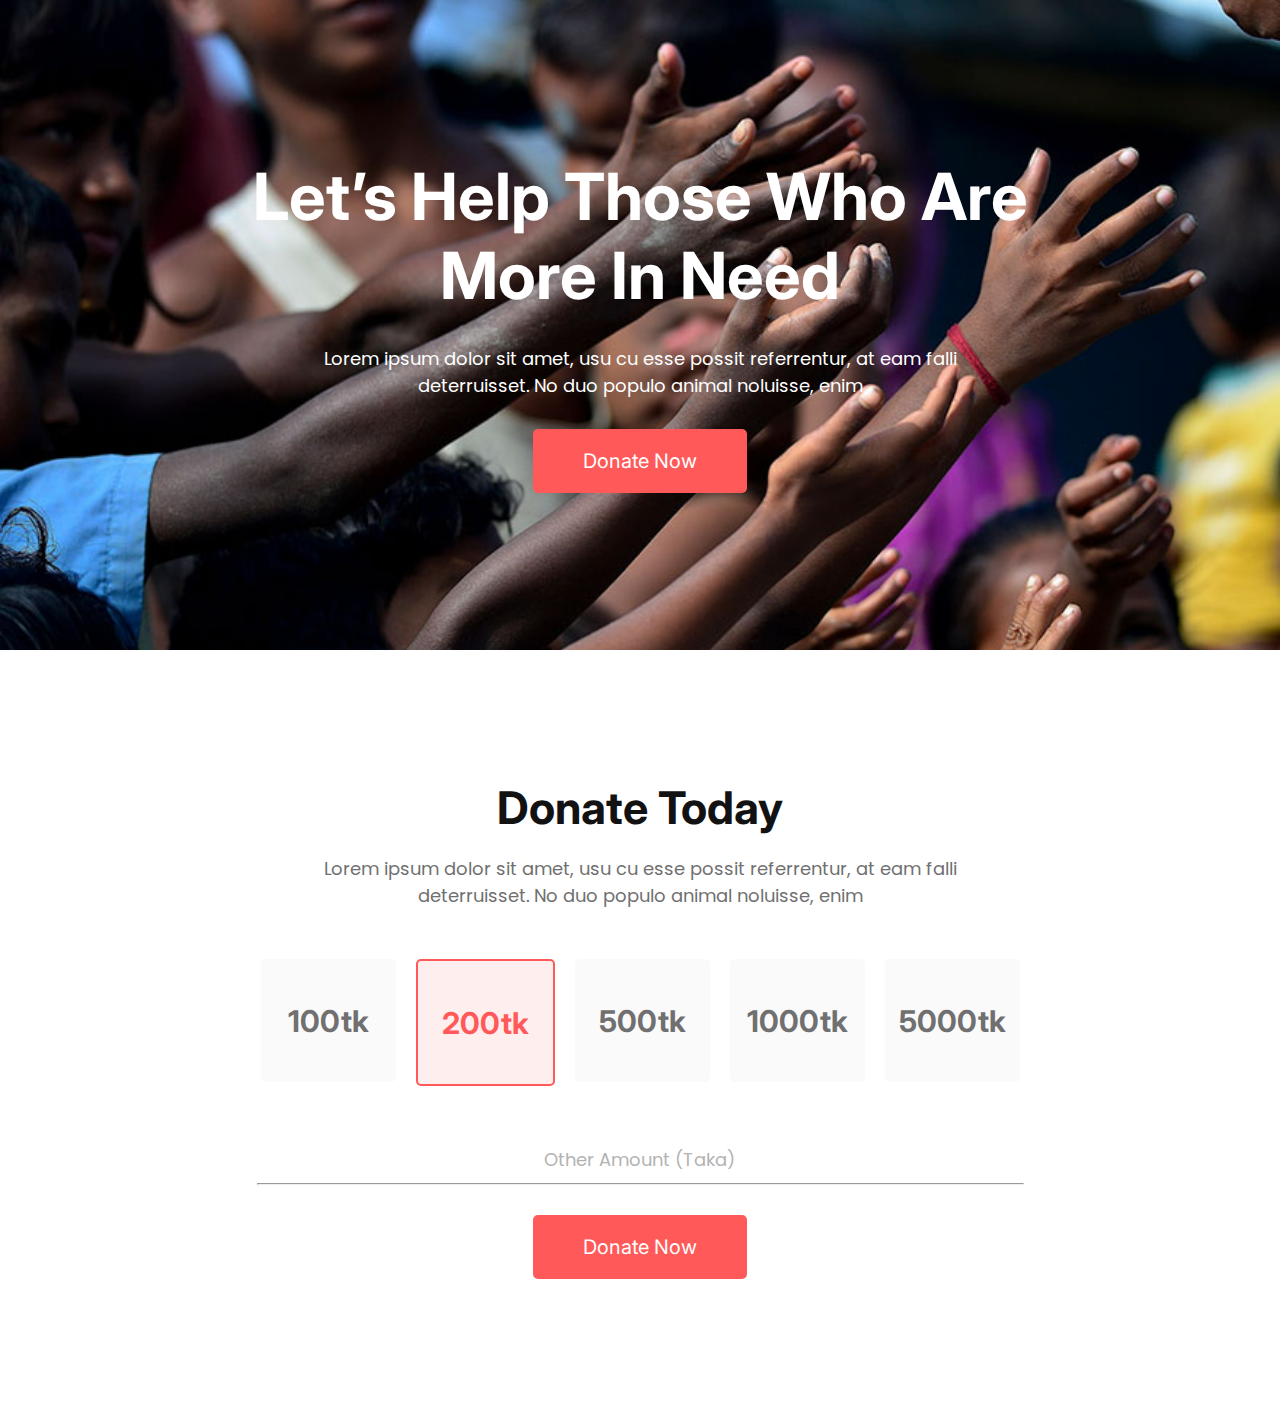
==== index.html @ 9b0e7322 "section 1 and 2 complete" ====
<!DOCTYPE html>
<html lang="en">
<head>
    <meta charset="UTF-8">
    <meta name="viewport" content="width=device-width, initial-scale=1.0">
    <title>Donate Today</title>
    <link rel="stylesheet" href="style.css">
    <link rel="preconnect" href="https://fonts.googleapis.com">
    <link rel="preconnect" href="https://fonts.gstatic.com" crossorigin>
    <link href="https://fonts.googleapis.com/css2?family=Inter:wght@700&display=swap" rel="stylesheet">
    <link rel="preconnect" href="https://fonts.googleapis.com">
    <link rel="preconnect" href="https://fonts.gstatic.com" crossorigin>
    <link href="https://fonts.googleapis.com/css2?family=Inter:wght@700&family=Poppins&display=swap" rel="stylesheet">
</head>
<body>
    <section class="lets_help">
        <h1>Let’s Help Those Who Are <br> More In Need</h1>
        <p class="section_description first_description">Lorem ipsum dolor sit amet, usu cu esse possit referrentur, at eam falli deterruisset. No duo populo animal noluisse, enim</p>
        <button class="primary_button">Donate Now</button>
    </section>
    <section class="donate_today">
        <h3 class="section_title">Donate Today</h3>
        <p class="section_description">Lorem ipsum dolor sit amet, usu cu esse possit referrentur, at eam falli deterruisset. No duo populo animal noluisse, enim</p>
        <div class="amount">
            <div class="box">100tk</div>
            <div class="box red_box">200tk</div>
            <div class="box">500tk</div>
            <div class="box">1000tk</div>
            <div class="box">5000tk</div>
        </div>
        <p class="other_amount">Other Amount (Taka)</p>
        <hr>
        <button class="primary_button">Donate Now</button>
    </section>

</body>
</html>
---- style.css ----
* {
    margin: 0;
}

.lets_help {
    display: flex;
    flex-direction: column;
    justify-content: center;
    align-items: center;
    gap: 30px;

    background-image: url("images/donation13.jpg");
    background-repeat: no-repeat;
    background-size: cover;
    height: 650px;
}

h1 {
    color: #FFF;
    text-align: center;
    font-family: Inter;
    font-size: 65px;
    font-style: normal;
    font-weight: 700;
    line-height: normal;
}

.section_title {
    color: #121212;
    text-align: center;
    font-family: Inter;
    font-size: 45px;
    font-weight: 700;
}


.section_description {
    color: #707070;
    font-family: Poppins;
    font-size: 18px;
    font-weight: 400;
    width: 691px;
    text-align: center;
}

.first_description {
    color: #FFF;
}

.primary_button {
    padding: 20px 50px;
    border: 0;
    border-radius: 5px;
    background: #FF5959;
    color: #FFF;
    font-family: Inter;
    font-size: 20px;
}

.primary_button:hover {
    background: #f86b29;
    cursor: pointer;
}

/* 2nd Section Style */
.donate_today {
    display: flex;
    flex-direction: column;
    justify-content: center;
    align-items: center;
    gap: 20px;
    /* border: 1px solid aqua; */
    margin: 130px 0px;
}

.amount {
    display: flex;
    gap: 20px;
    margin-top: 30px;
}

.box {
    display: flex;
    justify-content: center;
    align-items: center;
    border-radius: 5px;
    background: #FAFAFA;
    width: 135px;
    height: 123px;

    color: #707070;
    font-family: Inter;
    font-size: 30px;
    font-weight: 700;
}

.red_box {
    border: 2px solid #FF5959;
    background: #FEE;
    color: #FF5959;
    font-family: Inter;
    font-size: 30px;
    font-weight: 700;
}

.other_amount {
    color: #B3B3B3;
    font-family: Poppins;
    font-size: 18px;
    font-weight: 400;
    margin-top: 40px;
}
hr{
    margin-top: -10px;
    color: #DADADA;
    width: 765px;
    margin-bottom: 10px;
}
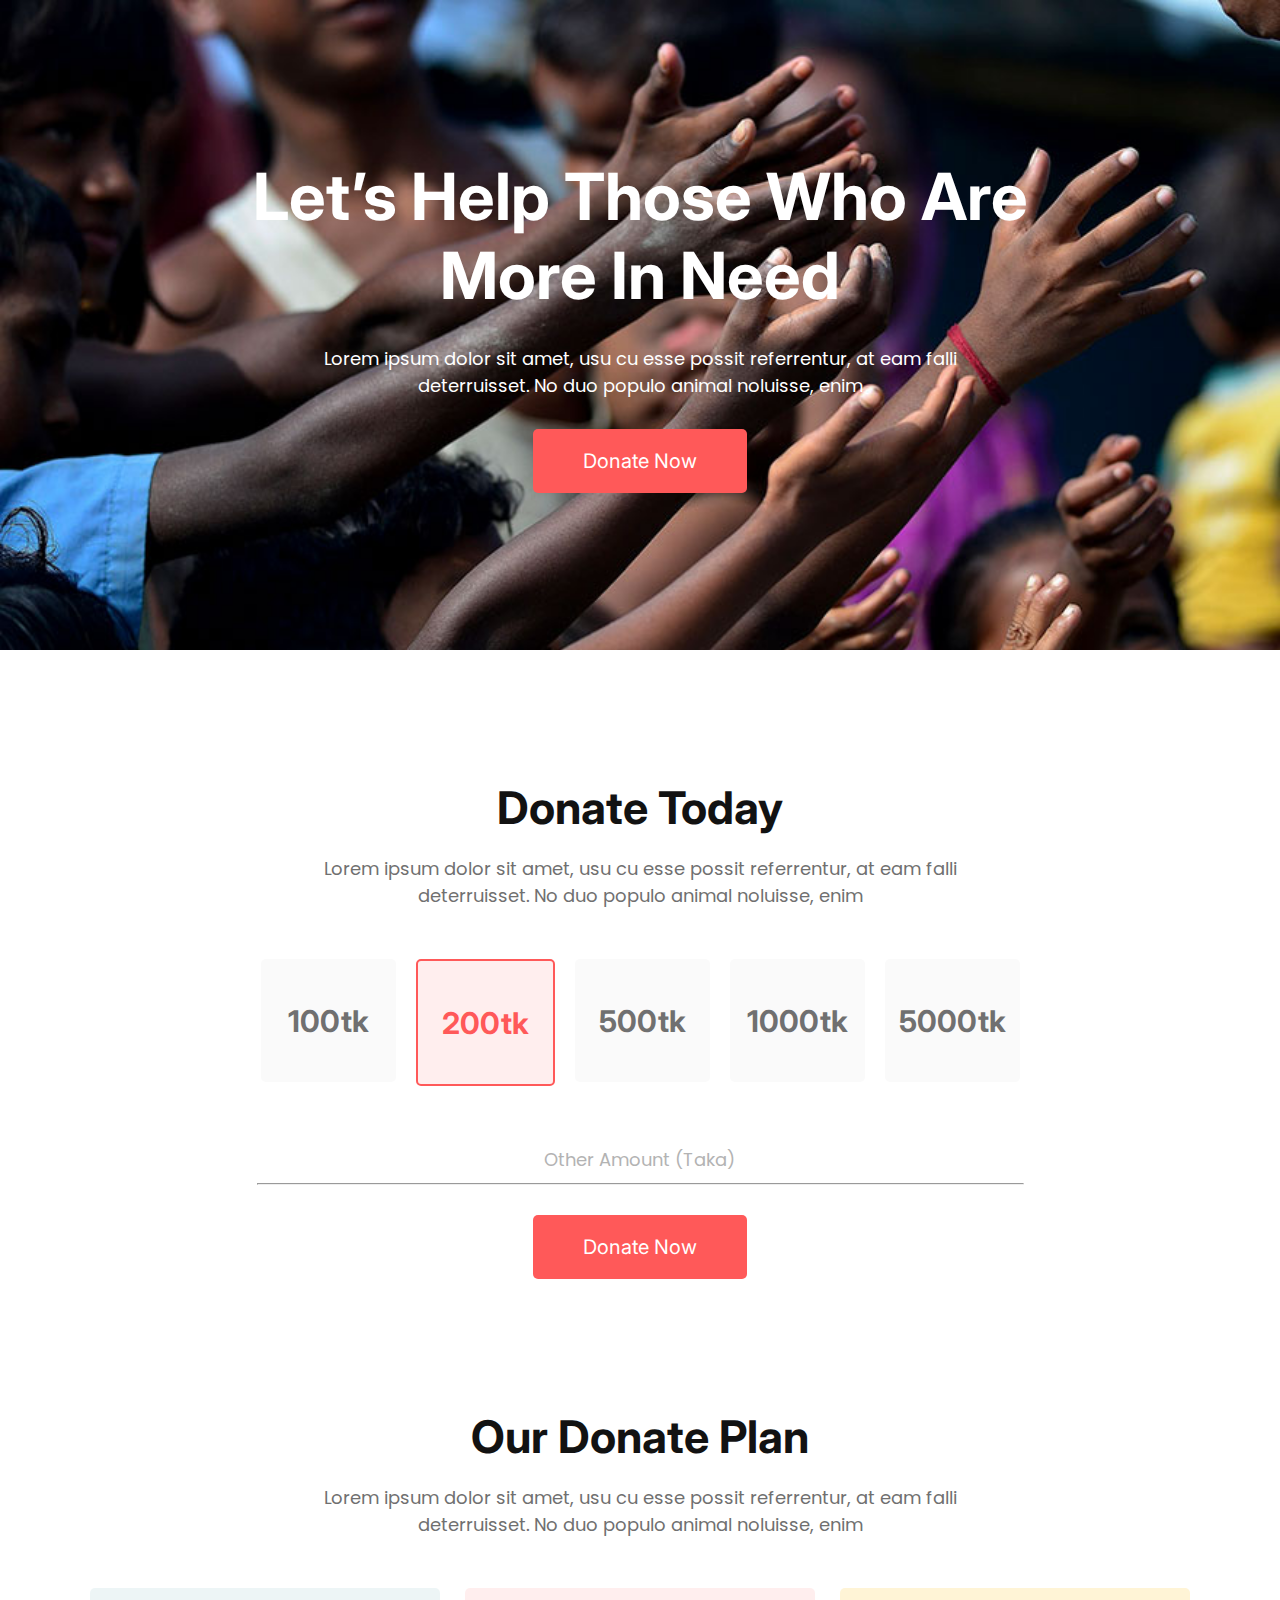
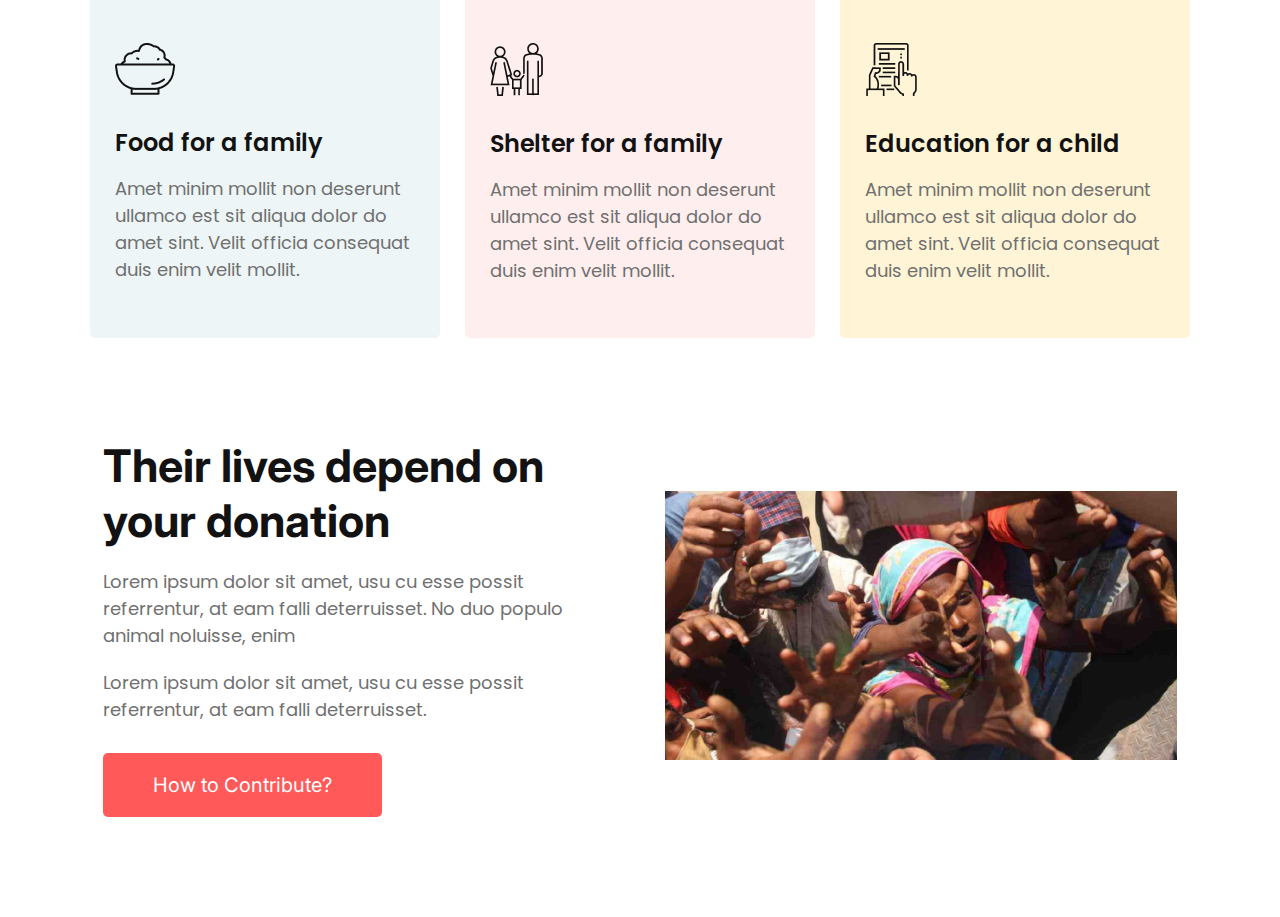
==== commit e7832c40: "their lives section complete" ====
--- a/index.html
+++ b/index.html
@@ -1,5 +1,6 @@
 <!DOCTYPE html>
 <html lang="en">
+
 <head>
     <meta charset="UTF-8">
     <meta name="viewport" content="width=device-width, initial-scale=1.0">
@@ -12,15 +13,18 @@
     <link rel="preconnect" href="https://fonts.gstatic.com" crossorigin>
     <link href="https://fonts.googleapis.com/css2?family=Inter:wght@700&family=Poppins&display=swap" rel="stylesheet">
 </head>
+
 <body>
     <section class="lets_help">
         <h1>Let’s Help Those Who Are <br> More In Need</h1>
-        <p class="section_description first_description">Lorem ipsum dolor sit amet, usu cu esse possit referrentur, at eam falli deterruisset. No duo populo animal noluisse, enim</p>
+        <p class="section_description first_description">Lorem ipsum dolor sit amet, usu cu esse possit referrentur, at
+            eam falli deterruisset. No duo populo animal noluisse, enim</p>
         <button class="primary_button">Donate Now</button>
     </section>
     <section class="donate_today">
         <h3 class="section_title">Donate Today</h3>
-        <p class="section_description">Lorem ipsum dolor sit amet, usu cu esse possit referrentur, at eam falli deterruisset. No duo populo animal noluisse, enim</p>
+        <p class="section_description">Lorem ipsum dolor sit amet, usu cu esse possit referrentur, at eam falli
+            deterruisset. No duo populo animal noluisse, enim</p>
         <div class="amount">
             <div class="box">100tk</div>
             <div class="box red_box">200tk</div>
@@ -32,6 +36,43 @@
         <hr>
         <button class="primary_button">Donate Now</button>
     </section>
+    <section class="our_donate">
+        <h3 class="section_title">Our Donate Plan</h3>
+        <p class="section_description our_donate_description">Lorem ipsum dolor sit amet, usu cu esse possit
+            referrentur, at eam falli deterruisset. No duo populo animal noluisse, enim</p>
+        <div class="big_box_container">
+            <div class="big_box">
+                <img src="icons/food.png" alt="">
+                <h4 class="big_box_title">Food for a family</h4>
+                <p class="section_description big_box_description">Amet minim mollit non deserunt ullamco est sit aliqua
+                    dolor do amet sint. Velit officia consequat duis enim velit mollit.</p>
+            </div>
+            <div class="big_box big_box2">
+                <img src="icons/shelter.png" alt="">
+                <h4 class="big_box_title">Shelter for a family</h4>
+                <p class="section_description big_box_description">Amet minim mollit non deserunt ullamco est sit aliqua
+                    dolor do amet sint. Velit officia consequat duis enim velit mollit.</p>
+            </div>
+            <div class="big_box big_box3">
+                <img src="icons/Frame-1.png" alt="">
+                <h4 class="big_box_title">Education for a child</h4>
+                <p class="section_description big_box_description">Amet minim mollit non deserunt ullamco est sit aliqua
+                    dolor do amet sint. Velit officia consequat duis enim velit mollit.</p>
+            </div>
+        </div>
+    </section>
+    <section class="their_lives">
+        <div class="their_lives_content">
+            <h2 class="section_title their_lives_title">Their lives depend on your donation</h2>
+            <p class="section_description their_lives_description">Lorem ipsum dolor sit amet, usu cu esse possit referrentur, at eam falli deterruisset. No duo populo animal noluisse, enim</p>
+            <p class="section_description their_lives_description">Lorem ipsum dolor sit amet, usu cu esse possit referrentur, at eam falli deterruisset.</p>
+            <button class="primary_button">How to Contribute?</button>
+        </div>
+        <div class="their_lives_image_cont">
+            <img class="their_lives_img" src="images/donation8.jpg" alt="">
+        </div>
+    </section>
 
 </body>
+
 </html>--- a/style.css
+++ b/style.css
@@ -110,9 +110,97 @@
     font-weight: 400;
     margin-top: 40px;
 }
-hr{
+
+hr {
     margin-top: -10px;
     color: #DADADA;
     width: 765px;
     margin-bottom: 10px;
+}
+
+/* Our Donate Section */
+.our_donate {
+    display: flex;
+    flex-direction: column;
+    justify-content: center;
+    align-items: center;
+    margin-bottom: 100px;
+}
+
+.big_box_container {
+    display: flex;
+    justify-content: center;
+    gap: 25px;
+}
+
+.big_box {
+    display: flex;
+    flex-direction: column;
+    align-items: flex-start;
+    justify-content: center;
+    border-radius: 5px;
+    background: rgba(79, 157, 166, 0.10);
+    width: 300px;
+    height: 300px;
+    padding: 25px;
+}
+
+.big_box_title {
+    margin-top: 30px;
+    margin-bottom: 15px;
+    color: #121212;
+    font-family: Poppins;
+    font-size: 24px;
+    font-weight: 600;
+}
+
+.big_box_description{
+    text-align: left;
+    width: auto;
+}
+.our_donate_description{
+    margin-top: 20px;
+    margin-bottom: 50px;
+}
+
+.big_box2{
+    background: rgba(255, 89, 89, 0.10);
+}
+.big_box3{
+    background: #FFF4D6;
+}
+
+/* Thier Lives Section Style */
+.their_lives{
+    display: flex;
+    justify-content: center;
+    margin-bottom: 100px;
+    gap: 50px;
+}
+.their_lives_content{
+    display: flex;
+    flex-direction: column;
+    justify-content: flex-start;
+    width: 40%;
+    gap: 20px;
+    align-items: flex-start;
+    /* border: 1px solid magenta; */
+}
+.their_lives_image_cont{
+    width: 40%;
+    margin: auto 0;
+}
+.their_lives_img{
+    width: 100%;
+}
+.their_lives_title{
+    text-align: left;
+}
+
+.their_lives_description{
+    width: auto;
+    text-align: left;
+}
+.their_lives_content button{
+    margin-top: 10px;
 }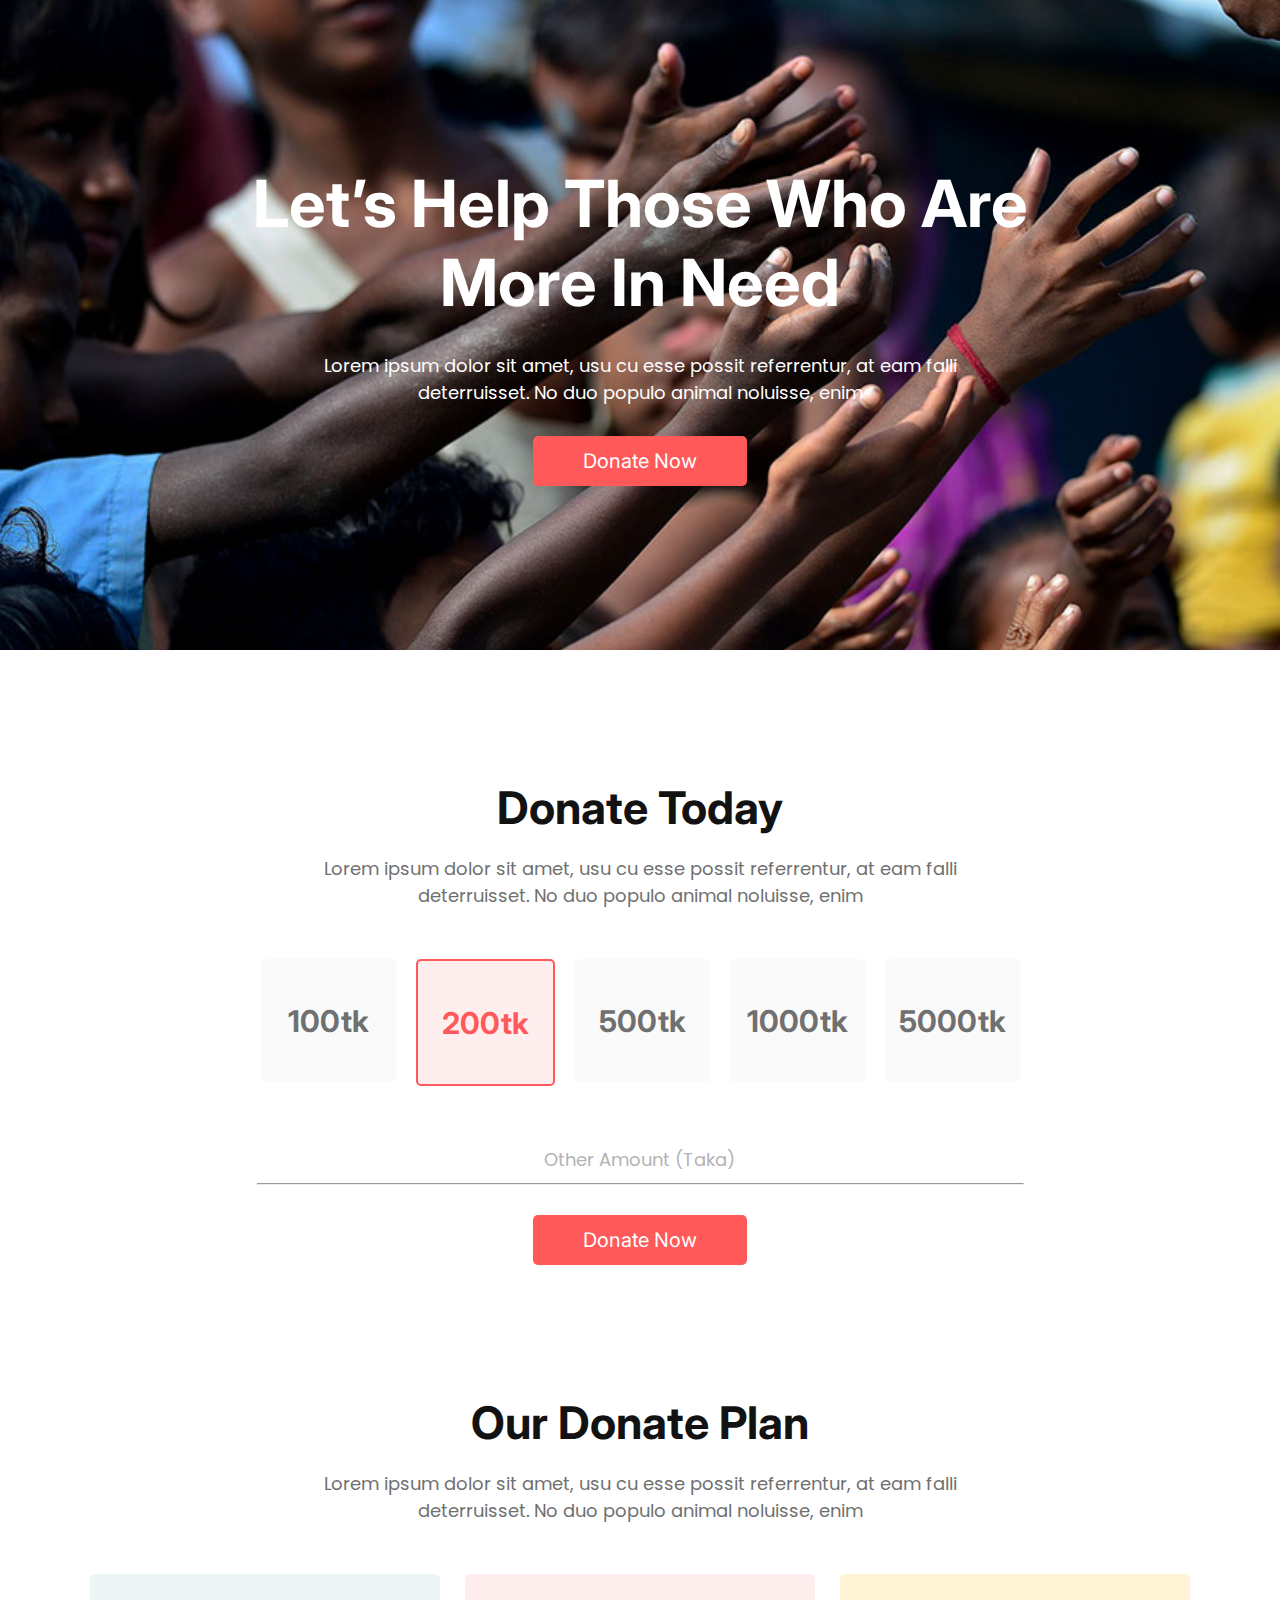
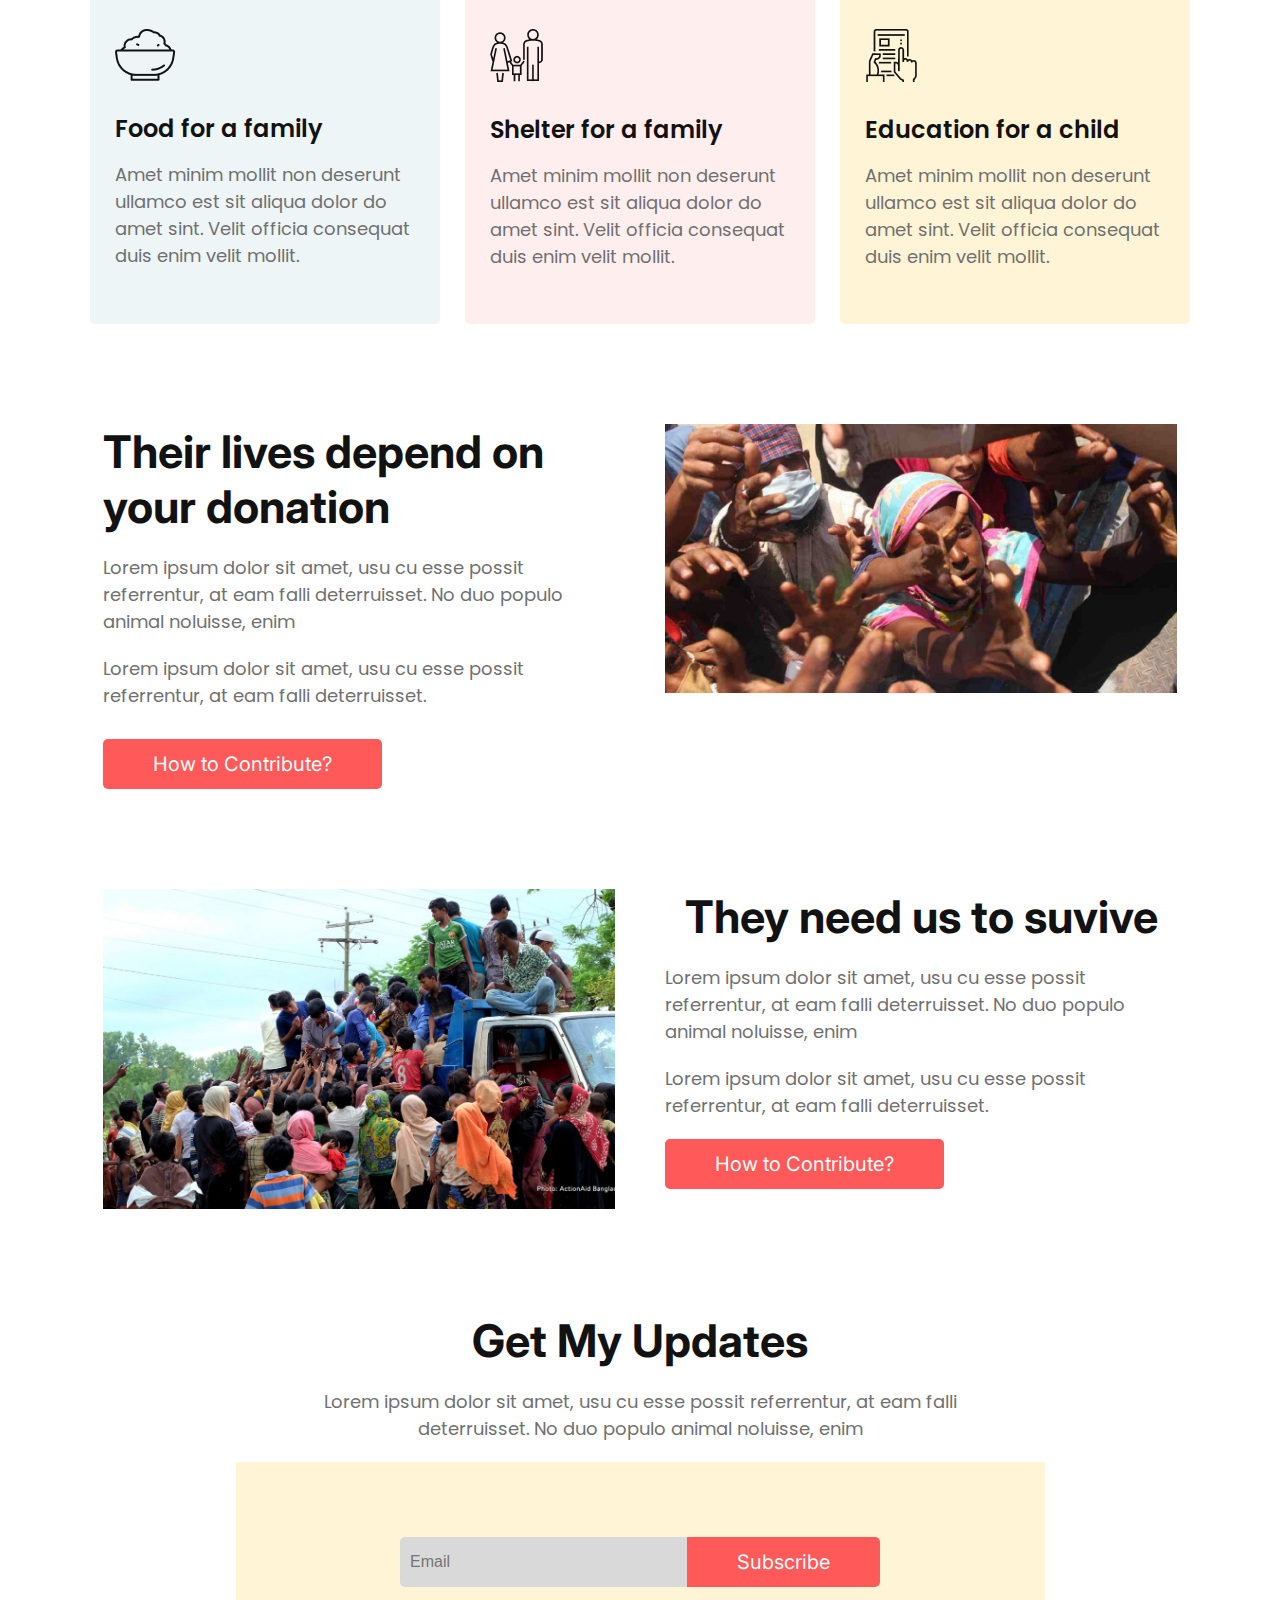
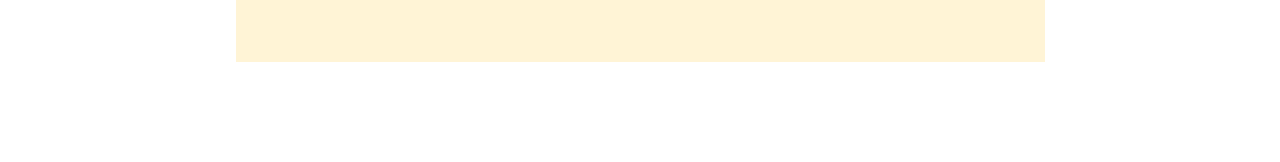
==== commit 7fb0a413: "get my section done" ====
--- a/index.html
+++ b/index.html
@@ -64,15 +64,40 @@
     <section class="their_lives">
         <div class="their_lives_content">
             <h2 class="section_title their_lives_title">Their lives depend on your donation</h2>
-            <p class="section_description their_lives_description">Lorem ipsum dolor sit amet, usu cu esse possit referrentur, at eam falli deterruisset. No duo populo animal noluisse, enim</p>
-            <p class="section_description their_lives_description">Lorem ipsum dolor sit amet, usu cu esse possit referrentur, at eam falli deterruisset.</p>
+            <p class="section_description their_lives_description">Lorem ipsum dolor sit amet, usu cu esse possit
+                referrentur, at eam falli deterruisset. No duo populo animal noluisse, enim</p>
+            <p class="section_description their_lives_description">Lorem ipsum dolor sit amet, usu cu esse possit
+                referrentur, at eam falli deterruisset.</p>
             <button class="primary_button">How to Contribute?</button>
         </div>
         <div class="their_lives_image_cont">
             <img class="their_lives_img" src="images/donation8.jpg" alt="">
         </div>
     </section>
-
+    <section class="they_need">
+        <div class="they_need_img_cont">
+            <img class="they_need_img" src="images/donation2.jpg" alt="">
+        </div>
+        <div class="they_need_content">
+            <h2 class="section_title">They need us to suvive</h2>
+            <p class="section_description they_need_description">Lorem ipsum dolor sit amet, usu cu esse possit
+                referrentur, at eam falli deterruisset. No duo populo animal noluisse, enim</p>
+            <p class="section_description they_need_description">Lorem ipsum dolor sit amet, usu cu esse possit
+                referrentur, at eam falli deterruisset.</p>
+            <button class="primary_button">How to Contribute?</button>
+        </div>
+    </section>
+    <section class="get_my">
+        <h2 class="section_title">Get My Updates</h2>
+        <p class="section_description">Lorem ipsum dolor sit amet, usu cu esse possit referrentur, at eam falli
+            deterruisset. No duo populo animal noluisse, enim</p>
+        <div class="subscribe_box">
+            <div class="email_button_container">
+                <input placeholder="Email" type="text">
+                <button class="primary_button subscribe_button">Subscribe</button>
+            </div>
+        </div>
+    </section>
 </body>
 
 </html>--- a/style.css
+++ b/style.css
@@ -48,7 +48,7 @@
 }
 
 .primary_button {
-    padding: 20px 50px;
+    padding: 13px 50px;
     border: 0;
     border-radius: 5px;
     background: #FF5959;
@@ -154,30 +154,33 @@
     font-weight: 600;
 }
 
-.big_box_description{
+.big_box_description {
     text-align: left;
     width: auto;
 }
-.our_donate_description{
+
+.our_donate_description {
     margin-top: 20px;
     margin-bottom: 50px;
 }
 
-.big_box2{
+.big_box2 {
     background: rgba(255, 89, 89, 0.10);
 }
-.big_box3{
+
+.big_box3 {
     background: #FFF4D6;
 }
 
 /* Thier Lives Section Style */
-.their_lives{
+.their_lives {
     display: flex;
     justify-content: center;
     margin-bottom: 100px;
     gap: 50px;
 }
-.their_lives_content{
+
+.their_lives_content {
     display: flex;
     flex-direction: column;
     justify-content: flex-start;
@@ -186,21 +189,89 @@
     align-items: flex-start;
     /* border: 1px solid magenta; */
 }
-.their_lives_image_cont{
-    width: 40%;
-    margin: auto 0;
-}
-.their_lives_img{
+
+.their_lives_image_cont {
+    width: 40%;
+}
+
+.their_lives_img {
     width: 100%;
 }
-.their_lives_title{
-    text-align: left;
-}
-
-.their_lives_description{
+
+.their_lives_title {
+    text-align: left;
+}
+
+.their_lives_description {
     width: auto;
     text-align: left;
 }
-.their_lives_content button{
+
+.their_lives_content button {
     margin-top: 10px;
+}
+
+/* They Need Section Style */
+.they_need {
+    display: flex;
+    justify-content: center;
+    gap: 50px;
+    margin-bottom: 100px;
+}
+
+.they_need_img_cont {
+    width: 40%;
+}
+
+.they_need_content {
+    width: 40%;
+    column-gap: 90px;
+}
+
+.they_need_img {
+    width: 100%;
+}
+
+.they_need_description {
+    text-align: left;
+    width: auto;
+    margin: 20px auto;
+}
+
+/* Get My Section Style */
+.get_my {
+    display: flex;
+    flex-direction: column;
+    align-items: center;
+    gap: 20px;
+    margin-bottom: 100px;
+}
+
+input {
+    border-radius: 5px 0px 0px 5px;
+    background: #D9D9D9;
+    width: 275px;
+    height: 48px;
+    border: 0;
+    padding-left: 10px;
+    font-size: 16px;
+    font-weight: 500;
+}
+
+.subscribe_button {
+    border-radius: 0px 5px 5px 0px;
+}
+
+.subscribe_box {
+    display: flex;
+    flex-direction: column;
+    justify-content: center;
+    align-items: center;
+    width: 809px;
+    height: 200px;
+    background: #FFF4D6;
+}
+
+.email_button_container{
+    display: flex;
 }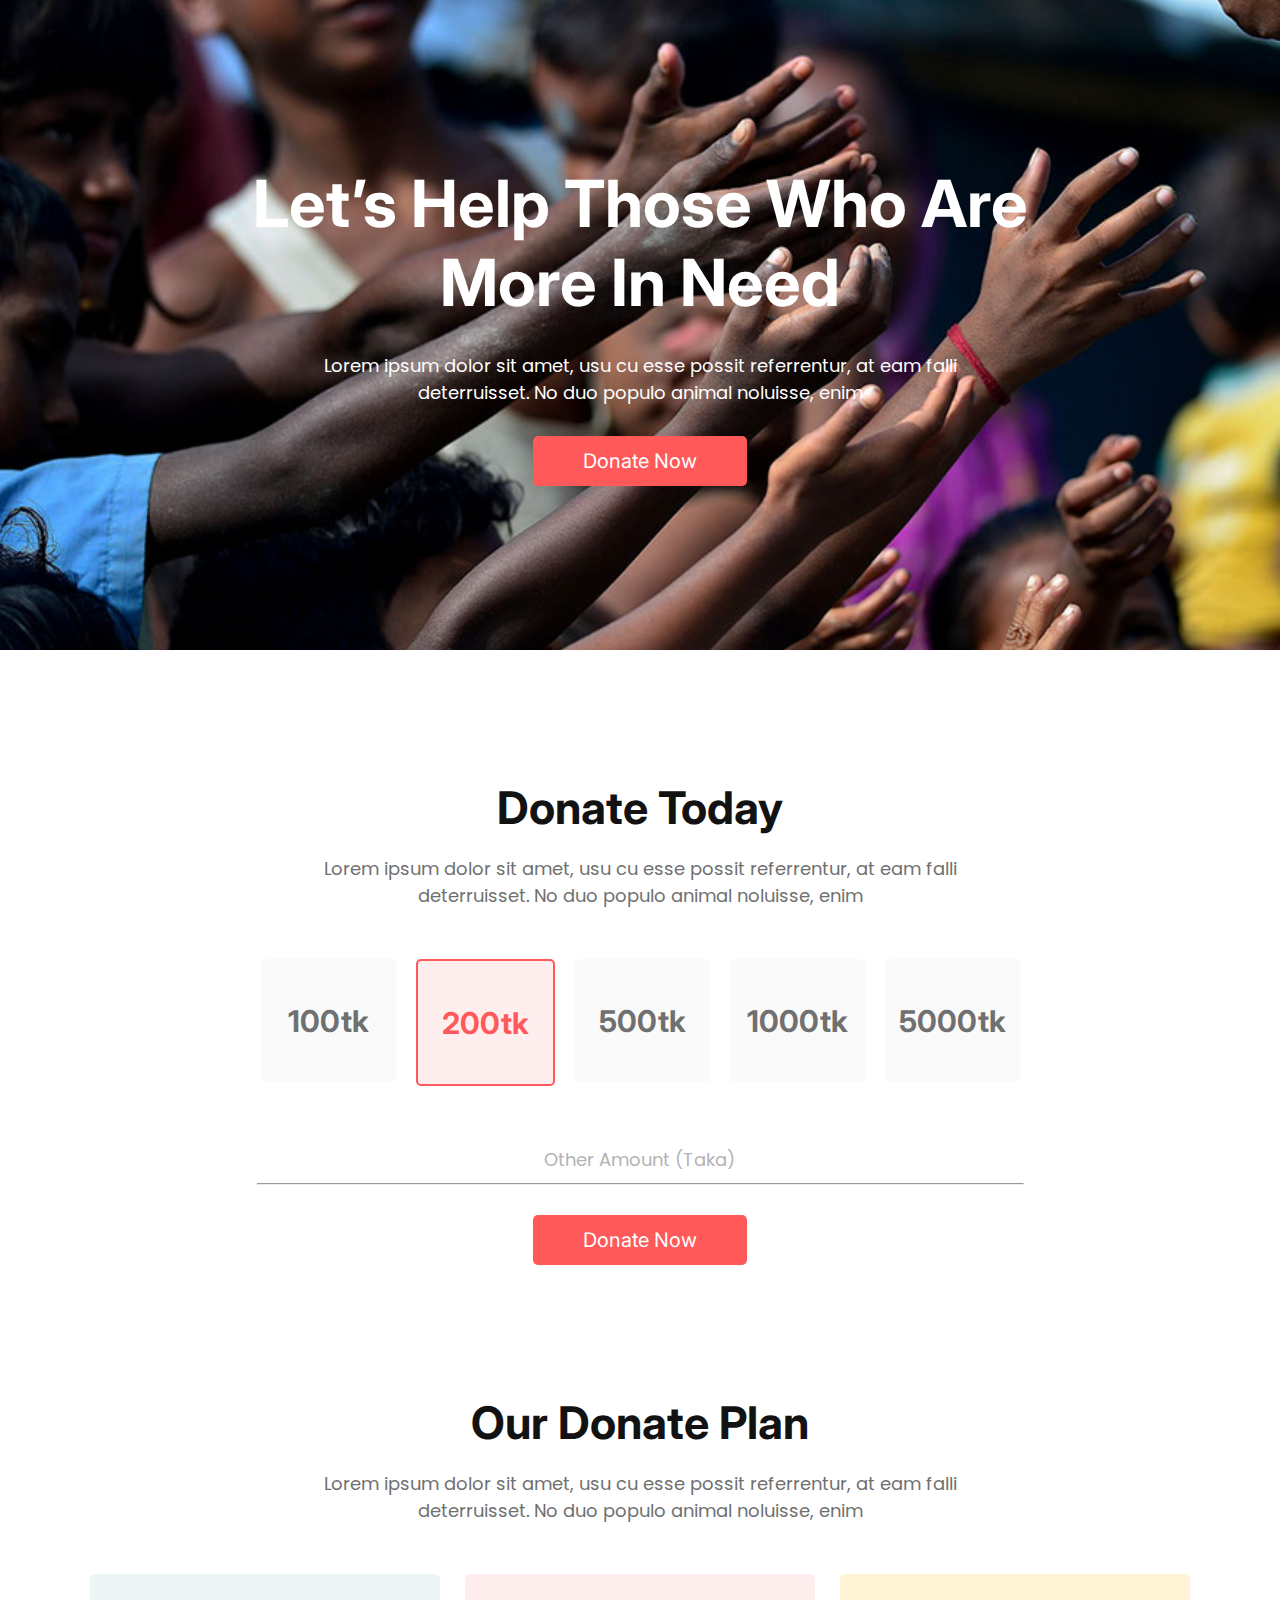
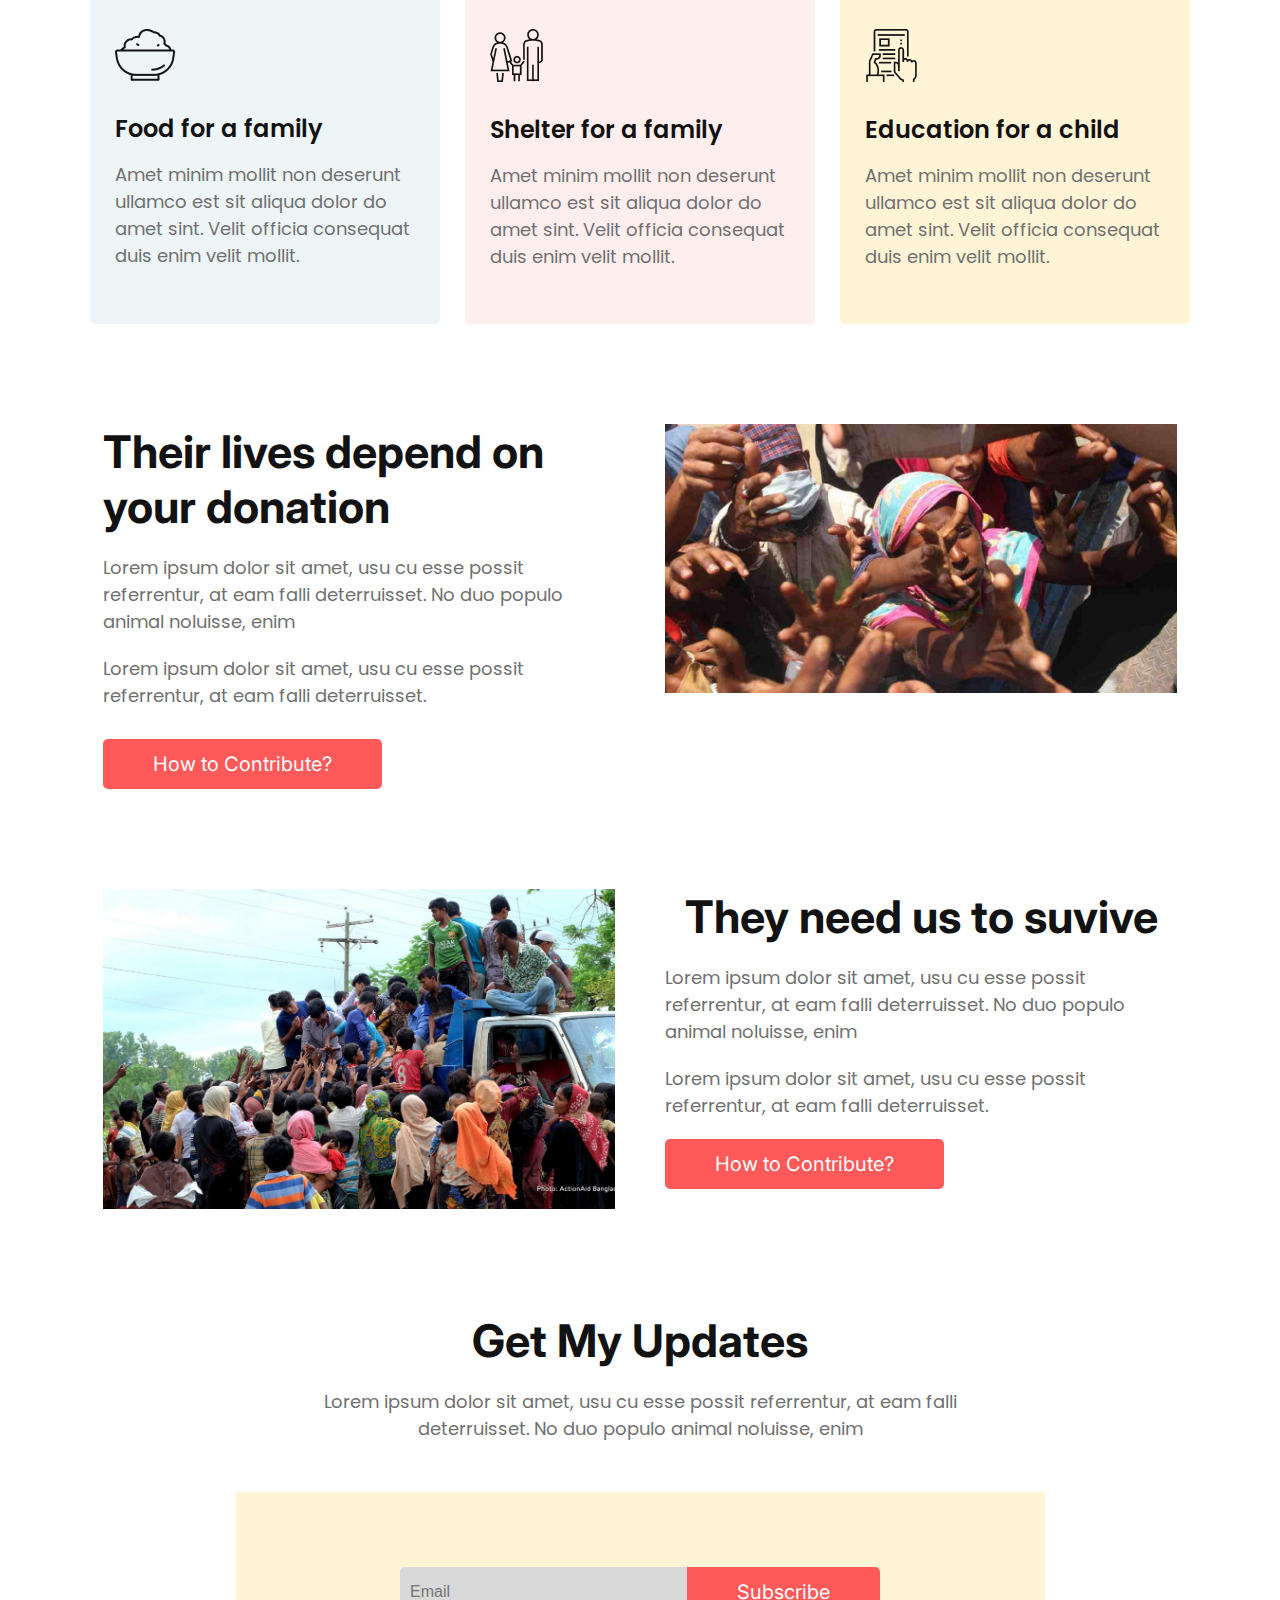
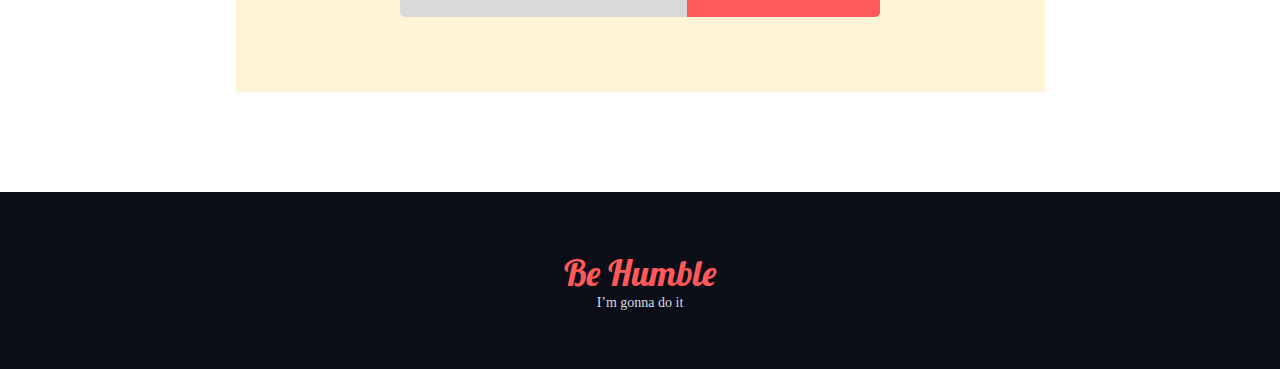
==== commit 625582d2: "footer done" ====
--- a/index.html
+++ b/index.html
@@ -12,6 +12,9 @@
     <link rel="preconnect" href="https://fonts.googleapis.com">
     <link rel="preconnect" href="https://fonts.gstatic.com" crossorigin>
     <link href="https://fonts.googleapis.com/css2?family=Inter:wght@700&family=Poppins&display=swap" rel="stylesheet">
+    <link rel="preconnect" href="https://fonts.googleapis.com">
+    <link rel="preconnect" href="https://fonts.gstatic.com" crossorigin>
+    <link href="https://fonts.googleapis.com/css2?family=Inter:wght@700&family=Lobster&family=Poppins&display=swap" rel="stylesheet">
 </head>
 
 <body>
@@ -98,6 +101,10 @@
             </div>
         </div>
     </section>
+    <footer>
+        <h4 class="footer_title">Be Humble</h4>
+        <p class="footer_subtitle">I’m gonna do it</p>
+    </footer>
 </body>
 
 </html>--- a/style.css
+++ b/style.css
@@ -270,8 +270,32 @@
     width: 809px;
     height: 200px;
     background: #FFF4D6;
-}
-
-.email_button_container{
-    display: flex;
+    margin-top: 30px;
+}
+
+.email_button_container {
+    display: flex;
+}
+
+footer {
+    display: flex;
+    flex-direction: column;
+    justify-content: center;
+    align-items: center;
+    background: var(--default-black, #0B0D17);
+    height: 177px;
+}
+
+.footer_title {
+    color: #FF5959;
+    font-family: Lobster;
+    font-size: 36px;
+    font-weight: 400;
+}
+
+.footer_subtitle {
+    color: var(--text-gray-300, #D9DBE1);
+    font-family: Manrope;
+    font-size: 14px;
+    font-weight: 400;
 }